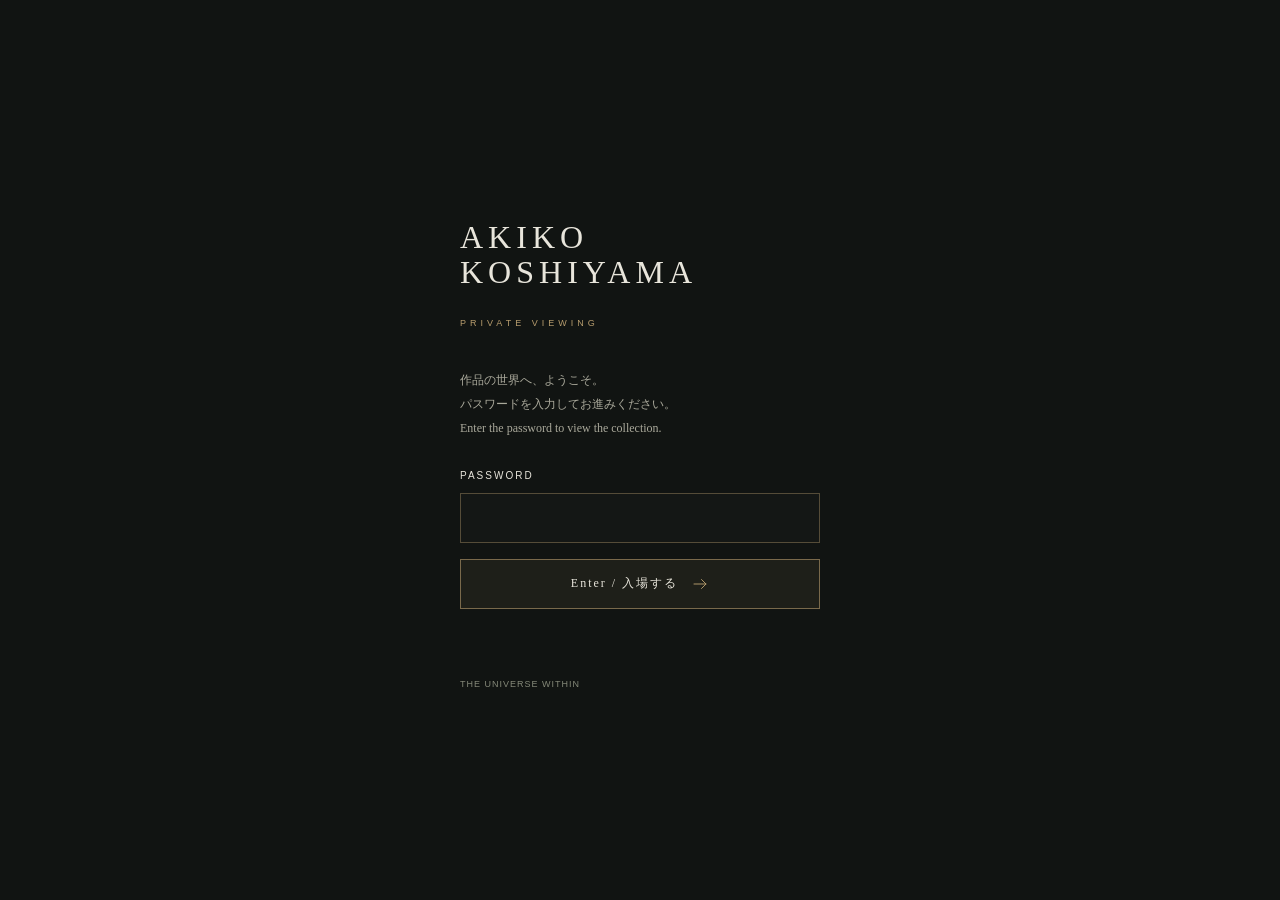
==== index.html @ c162e70c "Publish stable galaxy design variant" ====
<!doctype html><html lang="ja"><head><script src="startup.js?v=top-1"></script><meta charset="utf-8"><meta name="viewport" content="width=device-width,initial-scale=1"><meta name="theme-color" content="#111412"><meta name="robots" content="noindex,nofollow"><title>AKIKO KOSHIYAMA | Makeup Artist &amp; Visual Artist</title><meta name="description" content="Exploring beauty beyond the visible through makeup, transformation and visual art."><link rel="canonical" href="https://shingoviva.com/akiko-koshiyama-galaxy/"><meta property="og:type" content="website"><meta property="og:site_name" content="AKIKO KOSHIYAMA | Makeup Artist &amp; Visual Artist"><meta property="og:title" content="AKIKO KOSHIYAMA | Makeup Artist &amp; Visual Artist"><meta property="og:description" content="Exploring beauty beyond the visible through makeup, transformation and visual art."><meta property="og:url" content="https://shingoviva.com/akiko-koshiyama-galaxy/"><meta name="twitter:card" content="summary"><meta name="twitter:title" content="AKIKO KOSHIYAMA | Makeup Artist &amp; Visual Artist"><meta name="twitter:description" content="Exploring beauty beyond the visible through makeup, transformation and visual art."><style>*{box-sizing:border-box}body{margin:0;min-height:100svh;display:grid;place-items:center;background:#111412;color:#e8e5db;font-family:Georgia,'Yu Mincho',serif;padding:30px}.gate{width:min(360px,100%)}.name{font-weight:400;font-size:32px;letter-spacing:5px;line-height:1.1}.label{font:9px Arial;letter-spacing:4px;color:#b69c6d;margin:28px 0 40px}.intro{font-size:12px;line-height:2;color:#aaa99b}label{display:block;font:10px Arial;letter-spacing:2px;margin:30px 0 12px}input{width:100%;height:50px;border:1px solid #b69c6d66;background:#ffffff03;color:#eee;padding:12px 15px;font-size:16px;border-radius:0}input:focus{outline:1px solid #b69c6d}button{width:100%;margin-top:16px;min-height:50px;border:1px solid #b69c6d99;color:#e8e5db;background:#b69c6d13;font:12px Georgia;letter-spacing:2px;cursor:pointer}button:disabled{opacity:.5;cursor:wait}#error{min-height:44px;font-size:11px;line-height:2;color:#d6a694}.note{font:9px/2 Arial;color:#858979;letter-spacing:1px}.icon{width:18px;height:18px;vertical-align:middle;margin-left:8px}</style></head><body><main class="gate"><h1 class="name">AKIKO<br>KOSHIYAMA</h1><p class="label">PRIVATE VIEWING</p><p class="intro">作品の世界へ、ようこそ。<br>パスワードを入力してお進みください。<br><span lang="en">Enter the password to view the collection.</span></p><form id="unlock" autocomplete="on"><input type="text" name="username" value="private-viewing" autocomplete="username" readonly aria-label="Viewing account" style="position:absolute;width:1px;height:1px;opacity:0;padding:0;border:0"><label for="password">PASSWORD</label><input id="password" name="password" type="password" autocomplete="current-password" required aria-describedby="error"><button type="submit">Enter / 入場する <img class="icon icon-right" src="assets/icons/right.svg" alt="" aria-hidden="true" width="24" height="24"></button><p id="error" role="status" aria-live="polite"></p></form><p class="note">THE UNIVERSE WITHIN</p></main><script src="gate.js?v=stable-2"></script></body></html>
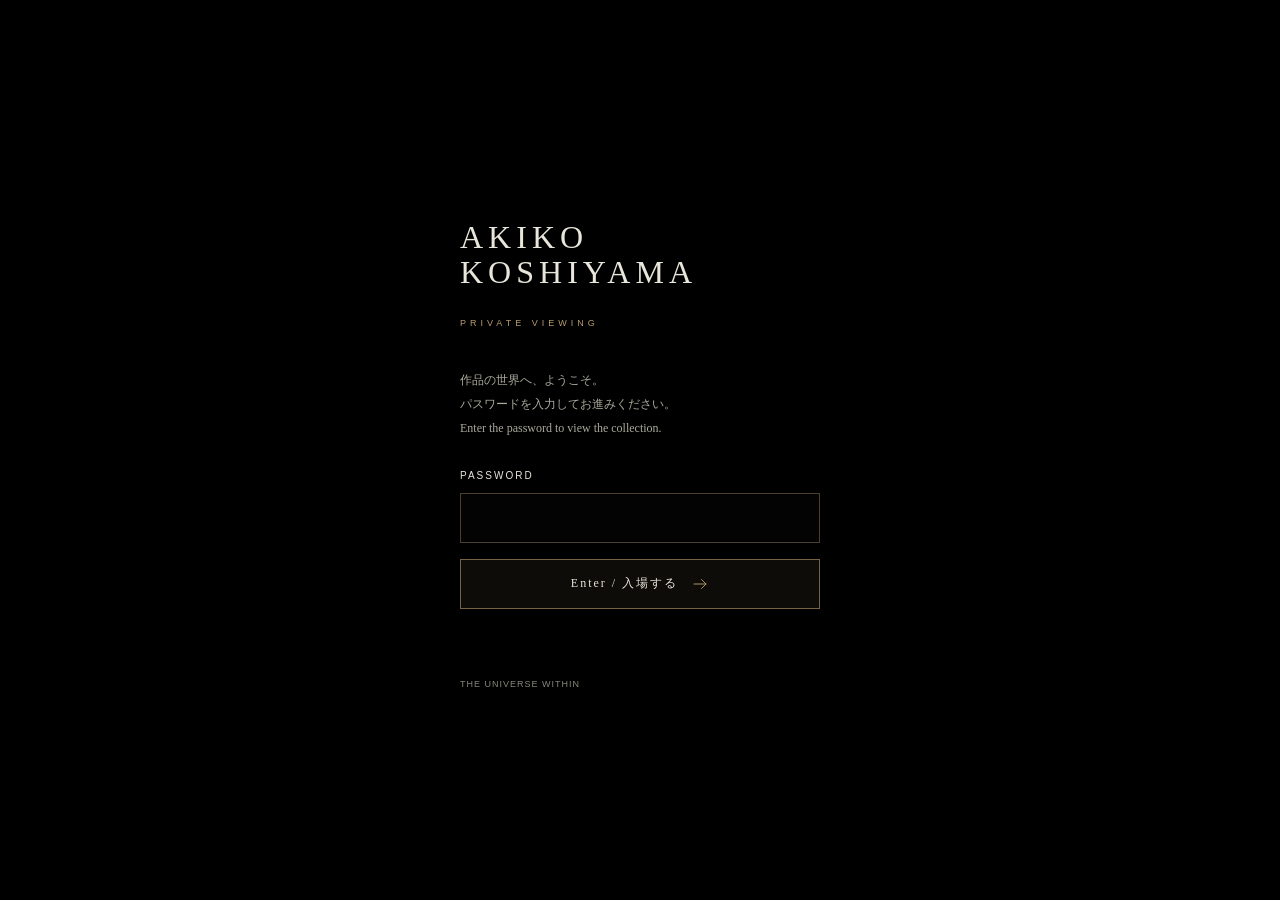
==== commit 85a3e536: "Fade galaxy in from black after its first rendered frame" ====
--- a/index.html
+++ b/index.html
@@ -1 +1 @@
-<!doctype html><html lang="ja"><head><script src="startup.js?v=top-1"></script><meta charset="utf-8"><meta name="viewport" content="width=device-width,initial-scale=1"><meta name="theme-color" content="#111412"><meta name="robots" content="noindex,nofollow"><title>AKIKO KOSHIYAMA | Makeup Artist &amp; Visual Artist</title><meta name="description" content="Exploring beauty beyond the visible through makeup, transformation and visual art."><link rel="canonical" href="https://shingoviva.com/akiko-koshiyama-galaxy/"><meta property="og:type" content="website"><meta property="og:site_name" content="AKIKO KOSHIYAMA | Makeup Artist &amp; Visual Artist"><meta property="og:title" content="AKIKO KOSHIYAMA | Makeup Artist &amp; Visual Artist"><meta property="og:description" content="Exploring beauty beyond the visible through makeup, transformation and visual art."><meta property="og:url" content="https://shingoviva.com/akiko-koshiyama-galaxy/"><meta name="twitter:card" content="summary"><meta name="twitter:title" content="AKIKO KOSHIYAMA | Makeup Artist &amp; Visual Artist"><meta name="twitter:description" content="Exploring beauty beyond the visible through makeup, transformation and visual art."><style>*{box-sizing:border-box}body{margin:0;min-height:100svh;display:grid;place-items:center;background:#111412;color:#e8e5db;font-family:Georgia,'Yu Mincho',serif;padding:30px}.gate{width:min(360px,100%)}.name{font-weight:400;font-size:32px;letter-spacing:5px;line-height:1.1}.label{font:9px Arial;letter-spacing:4px;color:#b69c6d;margin:28px 0 40px}.intro{font-size:12px;line-height:2;color:#aaa99b}label{display:block;font:10px Arial;letter-spacing:2px;margin:30px 0 12px}input{width:100%;height:50px;border:1px solid #b69c6d66;background:#ffffff03;color:#eee;padding:12px 15px;font-size:16px;border-radius:0}input:focus{outline:1px solid #b69c6d}button{width:100%;margin-top:16px;min-height:50px;border:1px solid #b69c6d99;color:#e8e5db;background:#b69c6d13;font:12px Georgia;letter-spacing:2px;cursor:pointer}button:disabled{opacity:.5;cursor:wait}#error{min-height:44px;font-size:11px;line-height:2;color:#d6a694}.note{font:9px/2 Arial;color:#858979;letter-spacing:1px}.icon{width:18px;height:18px;vertical-align:middle;margin-left:8px}</style></head><body><main class="gate"><h1 class="name">AKIKO<br>KOSHIYAMA</h1><p class="label">PRIVATE VIEWING</p><p class="intro">作品の世界へ、ようこそ。<br>パスワードを入力してお進みください。<br><span lang="en">Enter the password to view the collection.</span></p><form id="unlock" autocomplete="on"><input type="text" name="username" value="private-viewing" autocomplete="username" readonly aria-label="Viewing account" style="position:absolute;width:1px;height:1px;opacity:0;padding:0;border:0"><label for="password">PASSWORD</label><input id="password" name="password" type="password" autocomplete="current-password" required aria-describedby="error"><button type="submit">Enter / 入場する <img class="icon icon-right" src="assets/icons/right.svg" alt="" aria-hidden="true" width="24" height="24"></button><p id="error" role="status" aria-live="polite"></p></form><p class="note">THE UNIVERSE WITHIN</p></main><script src="gate.js?v=stable-2"></script></body></html>
+<!doctype html><html lang="ja"><head><style>html,body{background:#000}#cosmos{opacity:0}</style><script src="startup.js?v=top-1"></script><meta charset="utf-8"><meta name="viewport" content="width=device-width,initial-scale=1"><meta name="theme-color" content="#000000"><meta name="robots" content="noindex,nofollow"><title>AKIKO KOSHIYAMA | Makeup Artist &amp; Visual Artist</title><meta name="description" content="Exploring beauty beyond the visible through makeup, transformation and visual art."><link rel="canonical" href="https://shingoviva.com/akiko-koshiyama-galaxy/"><meta property="og:type" content="website"><meta property="og:site_name" content="AKIKO KOSHIYAMA | Makeup Artist &amp; Visual Artist"><meta property="og:title" content="AKIKO KOSHIYAMA | Makeup Artist &amp; Visual Artist"><meta property="og:description" content="Exploring beauty beyond the visible through makeup, transformation and visual art."><meta property="og:url" content="https://shingoviva.com/akiko-koshiyama-galaxy/"><meta name="twitter:card" content="summary"><meta name="twitter:title" content="AKIKO KOSHIYAMA | Makeup Artist &amp; Visual Artist"><meta name="twitter:description" content="Exploring beauty beyond the visible through makeup, transformation and visual art."><style>*{box-sizing:border-box}body{margin:0;min-height:100svh;display:grid;place-items:center;background:#000;color:#e8e5db;font-family:Georgia,'Yu Mincho',serif;padding:30px}.gate{width:min(360px,100%)}.name{font-weight:400;font-size:32px;letter-spacing:5px;line-height:1.1}.label{font:9px Arial;letter-spacing:4px;color:#b69c6d;margin:28px 0 40px}.intro{font-size:12px;line-height:2;color:#aaa99b}label{display:block;font:10px Arial;letter-spacing:2px;margin:30px 0 12px}input{width:100%;height:50px;border:1px solid #b69c6d66;background:#ffffff03;color:#eee;padding:12px 15px;font-size:16px;border-radius:0}input:focus{outline:1px solid #b69c6d}button{width:100%;margin-top:16px;min-height:50px;border:1px solid #b69c6d99;color:#e8e5db;background:#b69c6d13;font:12px Georgia;letter-spacing:2px;cursor:pointer}button:disabled{opacity:.5;cursor:wait}#error{min-height:44px;font-size:11px;line-height:2;color:#d6a694}.note{font:9px/2 Arial;color:#858979;letter-spacing:1px}.icon{width:18px;height:18px;vertical-align:middle;margin-left:8px}</style></head><body><main class="gate"><h1 class="name">AKIKO<br>KOSHIYAMA</h1><p class="label">PRIVATE VIEWING</p><p class="intro">作品の世界へ、ようこそ。<br>パスワードを入力してお進みください。<br><span lang="en">Enter the password to view the collection.</span></p><form id="unlock" autocomplete="on"><input type="text" name="username" value="private-viewing" autocomplete="username" readonly aria-label="Viewing account" style="position:absolute;width:1px;height:1px;opacity:0;padding:0;border:0"><label for="password">PASSWORD</label><input id="password" name="password" type="password" autocomplete="current-password" required aria-describedby="error"><button type="submit">Enter / 入場する <img class="icon icon-right" src="assets/icons/right.svg" alt="" aria-hidden="true" width="24" height="24"></button><p id="error" role="status" aria-live="polite"></p></form><p class="note">THE UNIVERSE WITHIN</p></main><script src="gate.js?v=stable-2"></script></body></html>
